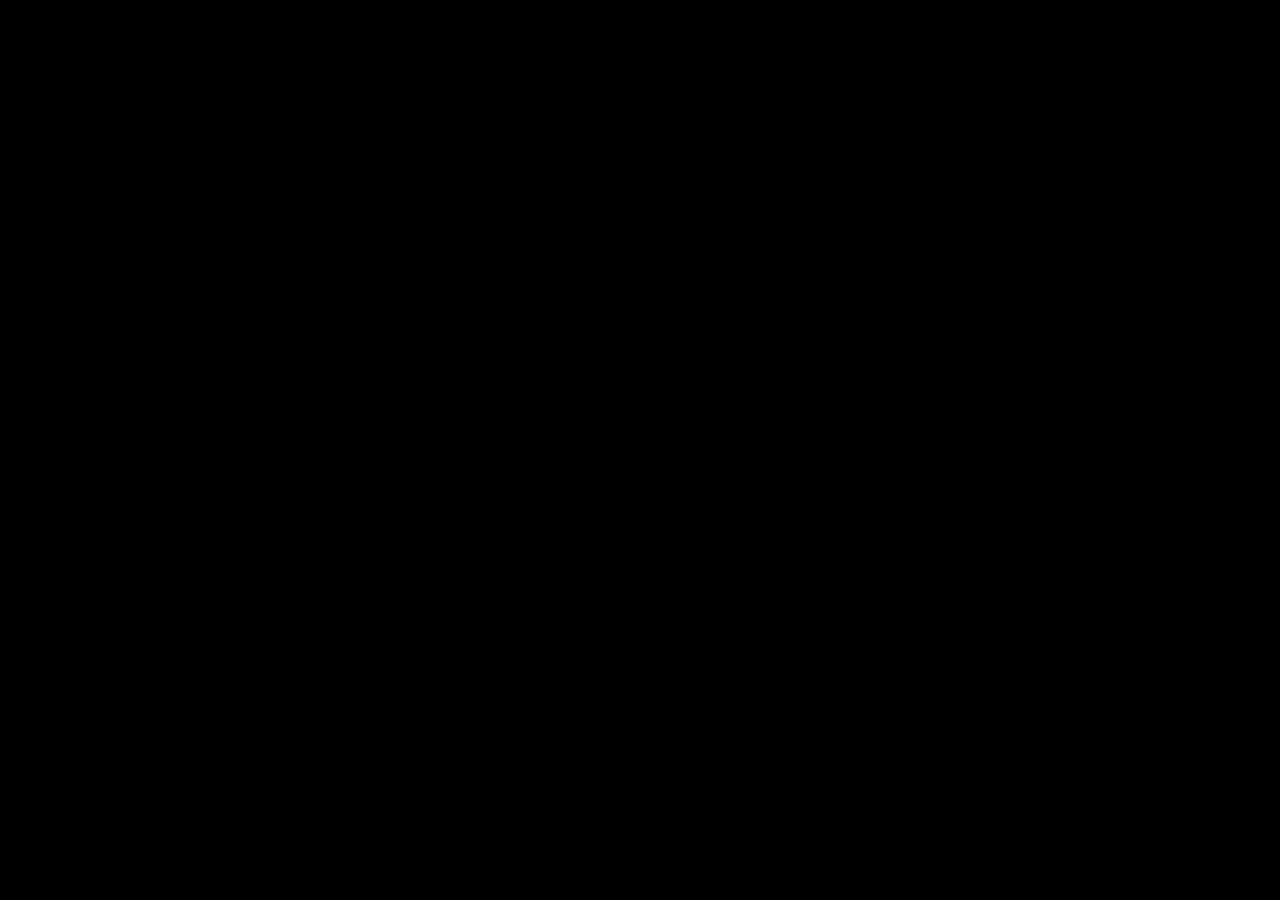
==== index.html @ 839ccfcb "Latest version" ====
<!DOCTYPE html>
<html>
    <head>
        <style>
            html, body {
                height: 100%;
                margin: 0;
                background: black;
            }
            svg {
                width: 3em;
                margin: auto;
                display: block;
            }
            .container {
                display: none;
                min-height: 100%;
                align-items:center;
            }
            .nav {
                background: black;
                flex: 10;
                color: gray;
            }
            .center {
                position: relative;
            }

            .apostle {
                position: absolute;
                left:0px;
                top: 0px;
            }
        </style>
    </head>
    <body>
        <div id="container" class="container">
            <div class="nav">
                <svg xmlns="http://www.w3.org/2000/svg" fill="currentColor" class="bi bi-chevron-compact-left" viewBox="0 0 16 16">
                    <path fill-rule="evenodd" d="M9.224 1.553a.5.5 0 0 1 .223.67L6.56 8l2.888 5.776a.5.5 0 1 1-.894.448l-3-6a.5.5 0 0 1 0-.448l3-6a.5.5 0 0 1 .67-.223z"/>
                </svg>
            </div>
            <div class="center">
                <video id="webcam" autoplay playsinline class="webcam"></video>
                <img id="apostle" class="apostle" src="apostles/1.png" />
            </div>
            <div class="nav">
                <svg xmlns="http://www.w3.org/2000/svg" fill="currentColor" class="bi bi-chevron-compact-right" viewBox="0 0 16 16">
                    <path fill-rule="evenodd" d="M6.776 1.553a.5.5 0 0 1 .671.223l3 6a.5.5 0 0 1 0 .448l-3 6a.5.5 0 1 1-.894-.448L9.44 8 6.553 2.224a.5.5 0 0 1 .223-.671z"/>
                </svg>
            </div>
        </div>
        <script>
            function setStyle(element, name, value) {
                element.setAttribute(name,value);
                element.style[name] = value;
            }

            constraints = {
                video: {
                    facingMode:"user"
                },
                audio:false
            }
            navigator.mediaDevices.getUserMedia(constraints).then(stream => {
                settings = stream.getVideoTracks()[0].getSettings()
                ratio = settings.aspectRatio
                console.log(ratio);
                left = ((ratio - 1) / (2 * ratio)) * 100
                right = 100 - left

                apostle = document.getElementById('apostle');
                setStyle(apostle, 'left', left + '%');
                setStyle(apostle, 'height', (100/ratio) + 'vw');
                setStyle(apostle, 'max-height', '100vh');

                webcam = document.getElementById('webcam');
                setStyle(webcam, 'width', '100vw');
                setStyle(webcam, 'height', (100/ratio) + 'vw');
                setStyle(webcam, 'max-width', (100*ratio) + 'vh');
                setStyle(webcam, 'max-height', '100vh');
                setStyle(webcam, 'clip-path', 'polygon(' + left + '% 0, ' + right + '% 0, ' + right +'% 100%, ' + left + '% 100%)')

                webcam.srcObject = stream;
                webcam.style.transform = "scale(-1,1)";
                webcam.play();

                setStyle(document.getElementById('container'), 'display', 'flex');

            })
        </script>
    </body>
</html>
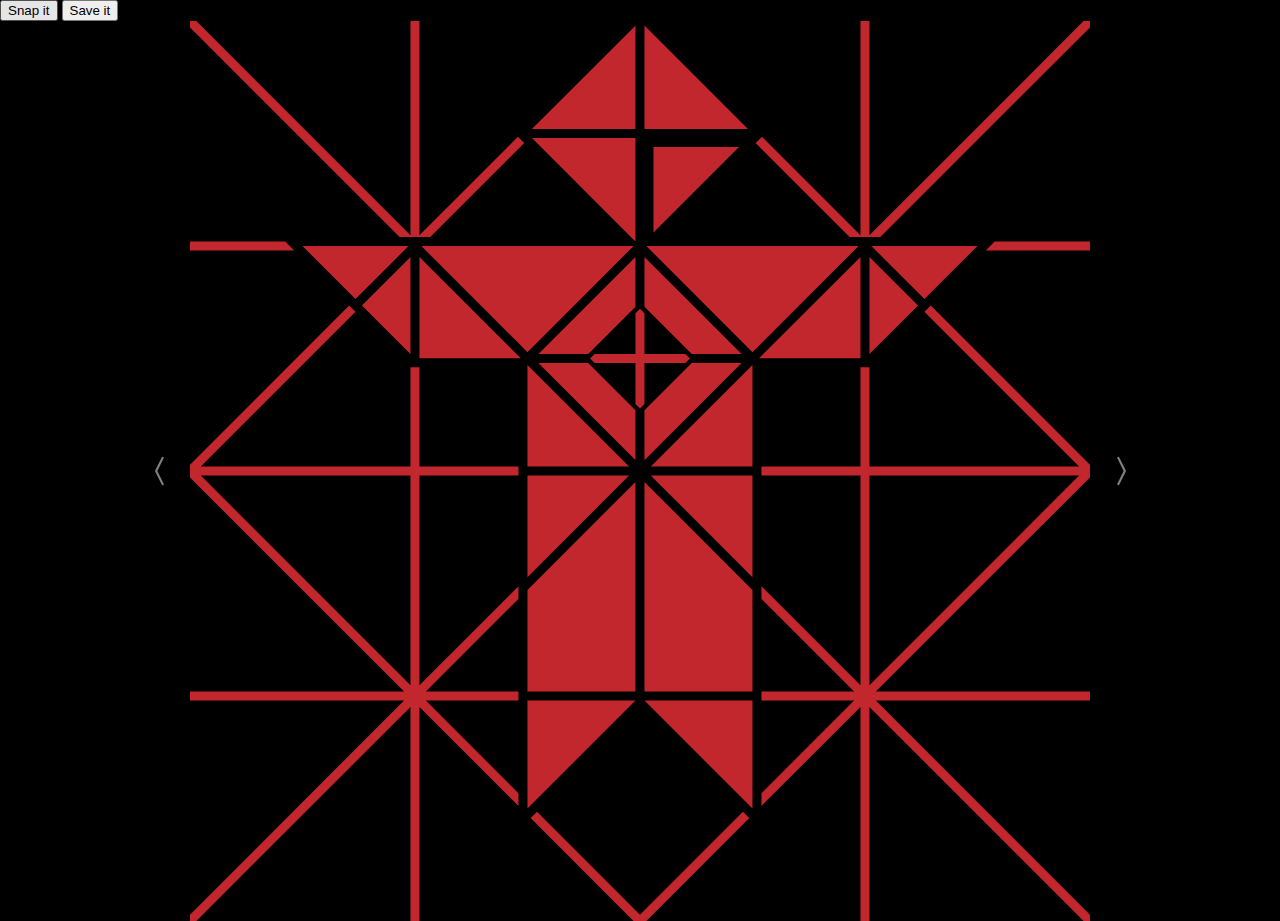
==== commit 7c1d3650: "+1" ====
--- a/index.html
+++ b/index.html
@@ -1,93 +1,240 @@
 <!DOCTYPE html>
 <html>
-    <head>
-        <style>
-            html, body {
-                height: 100%;
-                margin: 0;
-                background: black;
+  <head>
+    <script src="https://ajax.googleapis.com/ajax/libs/jquery/3.5.1/jquery.min.js"></script>
+    <style>
+      html,
+      body {
+        margin: 0;
+        padding: 0;
+        height: 100%;
+        width: 100%;
+        background-color: #000;
+      }
+      .container {
+        height: inherit;
+        width: inherit;
+        display: flex;
+        align-items: center;
+        justify-content: center;
+      }
+      .content {
+        width: 100vh;
+        height: 100vh;
+        display: flex;
+        align-items: center;
+        justify-content: center;
+        position: relative;
+        overflow: hidden;
+      }
+
+      .apostle {
+        position: relative;
+        width: 100%;
+        height: 100%;
+      }
+
+      .snapshot-image {
+        width: 100%;
+        height: auto;
+      }
+
+      .is-hidden {
+          visibility: hidden;
+      }
+
+      .top-layer {
+        position: absolute;
+        top: 0;
+        right: 0;
+        bottom: 0;
+        left: 0;
+      }
+
+      .webcam {
+        display: flex;
+        align-items: center;
+        justify-content: center;
+      }
+
+      #webcam-stream {
+        display: flex;
+        flex-shrink: 0;
+      }
+
+      .webcam-landscape {
+        height: 100%;
+        width: auto;
+      }
+
+      .webcam-portrair {
+        height: auto;
+        width: 100%;
+      }
+
+      .nav {
+        flex: 1;
+        color: gray;
+        height: 100vh;
+        max-width: 60px;
+        display: flex;
+        justify-content: center;
+      }
+
+      .nav svg {
+        width: 35px;
+      }
+
+      @media (orientation: portrait) {
+        .content {
+          width: 100vw;
+          height: 100vw;
+        }
+        .nav {
+          height: 100vw;
+        }
+      }
+    </style>
+  </head>
+  <body>
+    <button id="snap">Snap it</button>
+    <button id="save">Save it</button>
+    <div id="container" class="container">
+      <div id="left" class="nav">
+        <svg xmlns="http://www.w3.org/2000/svg" fill="currentColor" class="bi bi-chevron-compact-left" viewBox="0 0 16 16">
+          <path fill-rule="evenodd" d="M9.224 1.553a.5.5 0 0 1 .223.67L6.56 8l2.888 5.776a.5.5 0 1 1-.894.448l-3-6a.5.5 0 0 1 0-.448l3-6a.5.5 0 0 1 .67-.223z"/>
+        </svg>
+      </div>
+      <div class="content">
+        <div class="top-layer webcam">
+          <video
+            autoplay
+            playsinline
+            id="webcam-stream"
+            crossorigin="anonymous"
+          />
+        </div>
+        <div class="top-layer snapshot">
+          <img crossorigin="anonymous" id="webcam-snapshot" class="apostle is-hidden" />
+        </div>
+        <img id="foreground" class="apostle" src="apostles/1.svg" />
+      </div>
+      <div id="right" class="nav">
+        <svg xmlns="http://www.w3.org/2000/svg" fill="currentColor" class="bi bi-chevron-compact-right" viewBox="0 0 16 16">
+          <path fill-rule="evenodd" d="M6.776 1.553a.5.5 0 0 1 .671.223l3 6a.5.5 0 0 1 0 .448l-3 6a.5.5 0 1 1-.894-.448L9.44 8 6.553 2.224a.5.5 0 0 1 .223-.671z"/>
+        </svg>
+      </div>
+    </div>
+    <script>
+      const constraints = {
+        video: {
+          facingMode: "user",
+        },
+        audio: false,
+      };
+
+      var apostel = 1;
+
+      $( document ).ready(function() {
+        navigator.mediaDevices.getUserMedia(constraints).then((stream) => {
+          const settings = stream.getVideoTracks()[0].getSettings();
+          const foreground = document.getElementById("foreground");
+          const webcam = document.getElementById("webcam-stream");
+          const snapshot = document.getElementById("webcam-snapshot");
+          const snapButton = document.getElementById("snap");
+          const saveButton = document.getElementById("save");
+
+          const ratio = settings.aspectRatio;
+          const webcamClass = ratio > 1 ? "webcam-landscape" : "webcam-portrait";
+
+          const drawImages = function (images) {
+            const canvas = document.createElement("CANVAS");
+            const ctx = canvas.getContext("2d");
+
+            canvas.width = 2500;
+            canvas.height = 2500;
+
+            for (let i in images) {
+              const image = images[i];
+              const isImage = image.tagName.toLowerCase() === "img";
+              const props = {
+                width: isImage ? "width" : "offsetWidth",
+                height: isImage ? "height" : "offsetHeight",
+              };
+
+              ctx.drawImage(image, 0, 0, image[props.width], image[props.height]);
             }
-            svg {
-                width: 3em;
-                margin: auto;
-                display: block;
-            }
-            .container {
-                display: none;
-                min-height: 100%;
-                align-items:center;
-            }
-            .nav {
-                background: black;
-                flex: 10;
-                color: gray;
-            }
-            .center {
-                position: relative;
-            }
-
-            .apostle {
-                position: absolute;
-                left:0px;
-                top: 0px;
-            }
-        </style>
-    </head>
-    <body>
-        <div id="container" class="container">
-            <div class="nav">
-                <svg xmlns="http://www.w3.org/2000/svg" fill="currentColor" class="bi bi-chevron-compact-left" viewBox="0 0 16 16">
-                    <path fill-rule="evenodd" d="M9.224 1.553a.5.5 0 0 1 .223.67L6.56 8l2.888 5.776a.5.5 0 1 1-.894.448l-3-6a.5.5 0 0 1 0-.448l3-6a.5.5 0 0 1 .67-.223z"/>
-                </svg>
-            </div>
-            <div class="center">
-                <video id="webcam" autoplay playsinline class="webcam"></video>
-                <img id="apostle" class="apostle" src="apostles/1.png" />
-            </div>
-            <div class="nav">
-                <svg xmlns="http://www.w3.org/2000/svg" fill="currentColor" class="bi bi-chevron-compact-right" viewBox="0 0 16 16">
-                    <path fill-rule="evenodd" d="M6.776 1.553a.5.5 0 0 1 .671.223l3 6a.5.5 0 0 1 0 .448l-3 6a.5.5 0 1 1-.894-.448L9.44 8 6.553 2.224a.5.5 0 0 1 .223-.671z"/>
-                </svg>
-            </div>
-        </div>
-        <script>
-            function setStyle(element, name, value) {
-                element.setAttribute(name,value);
-                element.style[name] = value;
-            }
-
-            constraints = {
-                video: {
-                    facingMode:"user"
-                },
-                audio:false
-            }
-            navigator.mediaDevices.getUserMedia(constraints).then(stream => {
-                settings = stream.getVideoTracks()[0].getSettings()
-                ratio = settings.aspectRatio
-                console.log(ratio);
-                left = ((ratio - 1) / (2 * ratio)) * 100
-                right = 100 - left
-
-                apostle = document.getElementById('apostle');
-                setStyle(apostle, 'left', left + '%');
-                setStyle(apostle, 'height', (100/ratio) + 'vw');
-                setStyle(apostle, 'max-height', '100vh');
-
-                webcam = document.getElementById('webcam');
-                setStyle(webcam, 'width', '100vw');
-                setStyle(webcam, 'height', (100/ratio) + 'vw');
-                setStyle(webcam, 'max-width', (100*ratio) + 'vh');
-                setStyle(webcam, 'max-height', '100vh');
-                setStyle(webcam, 'clip-path', 'polygon(' + left + '% 0, ' + right + '% 0, ' + right +'% 100%, ' + left + '% 100%)')
-
-                webcam.srcObject = stream;
-                webcam.style.transform = "scale(-1,1)";
-                webcam.play();
-
-                setStyle(document.getElementById('container'), 'display', 'flex');
-
-            })
-        </script>
-    </body>
-</html>+
+            return canvas.toDataURL("image/png");
+          };
+
+          const handleSnap = function () {
+            const snapshotImage = drawImages([webcam]);
+            snapshot.classList.remove('is-hidden');
+
+            snapshot.src = snapshotImage;
+          };
+
+          const offerDownload = function (content) {
+            const link = document.createElement("A");
+            link.setAttribute("download", "Selfie with Apostol X.png");
+            link.setAttribute("href", content);
+
+            document.body.appendChild(link);
+            link.click();
+            document.body.removeChild(link);
+          };
+
+          const handleSave = function () {
+            const image = new Image();
+            image.setAttribute("crossorigin", "anonymous");
+
+            snapshot.classList.add('is-hidden');
+
+            image.addEventListener("load", function () {
+
+              image.width = 100;
+              image.height = 100;
+
+              console.log(image);
+
+              const snapshotImage = drawImages([webcam, image]);
+              // snapshot.src = snapshotImage;
+              offerDownload(snapshotImage);
+            });
+
+            image.src = '/apostles/foo.svg';
+          };
+
+          snapButton.addEventListener("click", handleSnap);
+          saveButton.addEventListener("click", handleSave);
+
+          webcam.classList.add(webcamClass);
+
+          webcam.srcObject = stream;
+          webcam.play();
+        });
+        $('#left').click(function() {
+          apostel = (apostel === 1) ? 5 : apostel - 1
+          $('#foreground').fadeOut(1000, function() {
+            $(this).attr('src', 'apostles/' + apostel + '.svg');
+            $('#foreground').fadeIn(1000)
+          });
+        });
+        $('#right').click(function() {
+          apostel = (apostel === 5) ? 1 : apostel + 1
+            $('#foreground').fadeOut(1000, function() {
+              $(this).attr('src', 'apostles/' + apostel + '.svg');
+              $('#foreground').fadeIn(1000)
+            });
+        });
+        $('.nav').hover(function() {
+          $(this).css('color', 'white');
+        }, function() {
+          $(this).css('color', 'gray');
+        })
+      });
+
+    </script>
+  </body>
+</html>
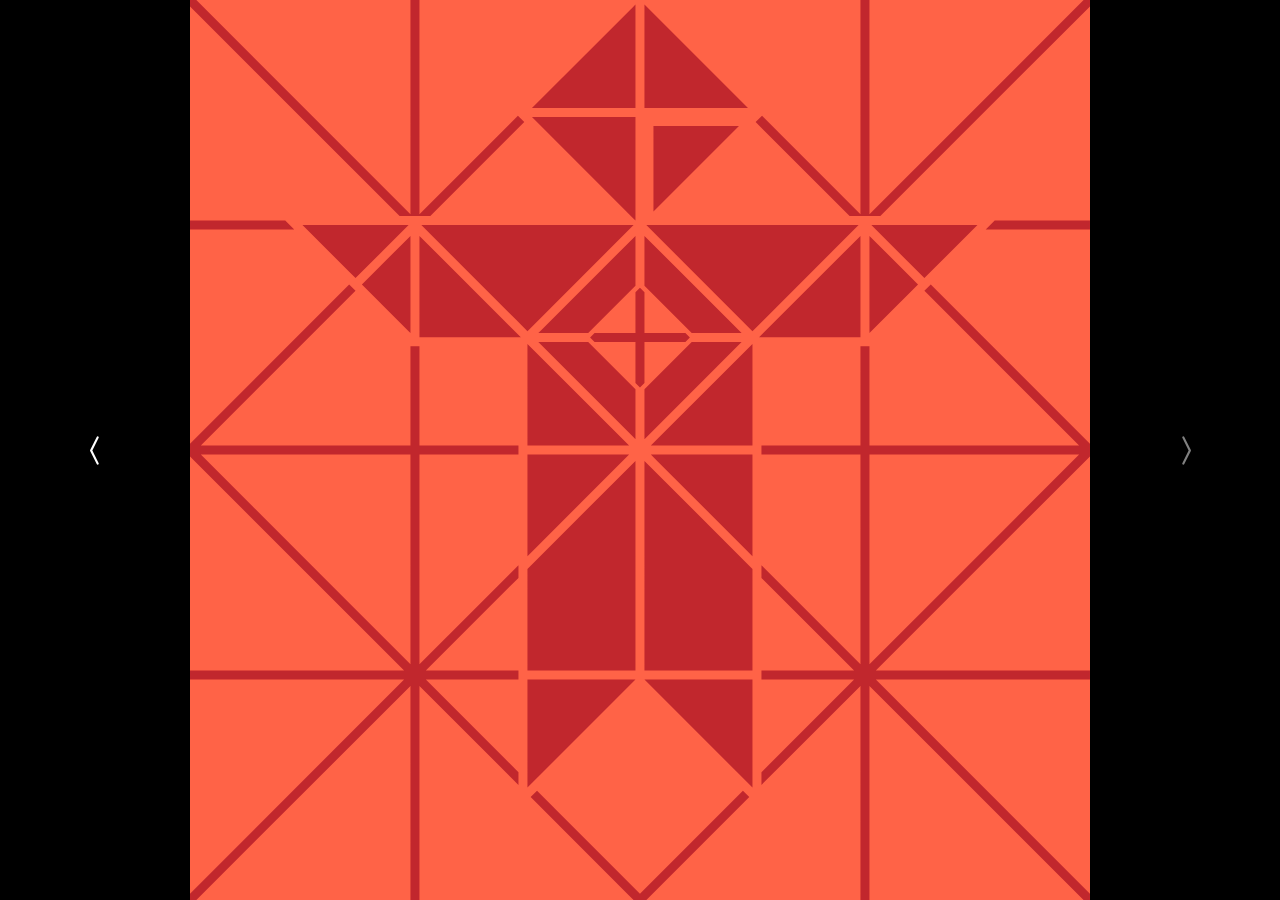
==== commit 26af9b42: "+1" ====
--- a/index.html
+++ b/index.html
@@ -1,240 +1,24 @@
 <!DOCTYPE html>
 <html>
   <head>
+    <link rel="stylesheet" href="css/main.css">
     <script src="https://ajax.googleapis.com/ajax/libs/jquery/3.5.1/jquery.min.js"></script>
-    <style>
-      html,
-      body {
-        margin: 0;
-        padding: 0;
-        height: 100%;
-        width: 100%;
-        background-color: #000;
-      }
-      .container {
-        height: inherit;
-        width: inherit;
-        display: flex;
-        align-items: center;
-        justify-content: center;
-      }
-      .content {
-        width: 100vh;
-        height: 100vh;
-        display: flex;
-        align-items: center;
-        justify-content: center;
-        position: relative;
-        overflow: hidden;
-      }
-
-      .apostle {
-        position: relative;
-        width: 100%;
-        height: 100%;
-      }
-
-      .snapshot-image {
-        width: 100%;
-        height: auto;
-      }
-
-      .is-hidden {
-          visibility: hidden;
-      }
-
-      .top-layer {
-        position: absolute;
-        top: 0;
-        right: 0;
-        bottom: 0;
-        left: 0;
-      }
-
-      .webcam {
-        display: flex;
-        align-items: center;
-        justify-content: center;
-      }
-
-      #webcam-stream {
-        display: flex;
-        flex-shrink: 0;
-      }
-
-      .webcam-landscape {
-        height: 100%;
-        width: auto;
-      }
-
-      .webcam-portrair {
-        height: auto;
-        width: 100%;
-      }
-
-      .nav {
-        flex: 1;
-        color: gray;
-        height: 100vh;
-        max-width: 60px;
-        display: flex;
-        justify-content: center;
-      }
-
-      .nav svg {
-        width: 35px;
-      }
-
-      @media (orientation: portrait) {
-        .content {
-          width: 100vw;
-          height: 100vw;
-        }
-        .nav {
-          height: 100vw;
-        }
-      }
-    </style>
+    <script src="js/main.js" type="application/javascript"></script>
   </head>
   <body>
-    <button id="snap">Snap it</button>
-    <button id="save">Save it</button>
-    <div id="container" class="container">
-      <div id="left" class="nav">
-        <svg xmlns="http://www.w3.org/2000/svg" fill="currentColor" class="bi bi-chevron-compact-left" viewBox="0 0 16 16">
-          <path fill-rule="evenodd" d="M9.224 1.553a.5.5 0 0 1 .223.67L6.56 8l2.888 5.776a.5.5 0 1 1-.894.448l-3-6a.5.5 0 0 1 0-.448l3-6a.5.5 0 0 1 .67-.223z"/>
-        </svg>
+    <div class="container">
+      <div class="nav nav-container control-left">
+        <span class="nav-svg nav-left-up"></span>
       </div>
       <div class="content">
-        <div class="top-layer webcam">
-          <video
-            autoplay
-            playsinline
-            id="webcam-stream"
-            crossorigin="anonymous"
-          />
+        <div class="top-layer webcam-container">
+          <video autoplay playsinline id="webcam-stream" crossorigin="anonymous"></video>
         </div>
-        <div class="top-layer snapshot">
-          <img crossorigin="anonymous" id="webcam-snapshot" class="apostle is-hidden" />
-        </div>
-        <img id="foreground" class="apostle" src="apostles/1.svg" />
+        <img id="foreground" class="apostle" src="svg/1.svg" />
       </div>
-      <div id="right" class="nav">
-        <svg xmlns="http://www.w3.org/2000/svg" fill="currentColor" class="bi bi-chevron-compact-right" viewBox="0 0 16 16">
-          <path fill-rule="evenodd" d="M6.776 1.553a.5.5 0 0 1 .671.223l3 6a.5.5 0 0 1 0 .448l-3 6a.5.5 0 1 1-.894-.448L9.44 8 6.553 2.224a.5.5 0 0 1 .223-.671z"/>
-        </svg>
+      <div class="nav nav-container control-right">
+        <span class="nav-svg nav-right-down"></span>
       </div>
     </div>
-    <script>
-      const constraints = {
-        video: {
-          facingMode: "user",
-        },
-        audio: false,
-      };
-
-      var apostel = 1;
-
-      $( document ).ready(function() {
-        navigator.mediaDevices.getUserMedia(constraints).then((stream) => {
-          const settings = stream.getVideoTracks()[0].getSettings();
-          const foreground = document.getElementById("foreground");
-          const webcam = document.getElementById("webcam-stream");
-          const snapshot = document.getElementById("webcam-snapshot");
-          const snapButton = document.getElementById("snap");
-          const saveButton = document.getElementById("save");
-
-          const ratio = settings.aspectRatio;
-          const webcamClass = ratio > 1 ? "webcam-landscape" : "webcam-portrait";
-
-          const drawImages = function (images) {
-            const canvas = document.createElement("CANVAS");
-            const ctx = canvas.getContext("2d");
-
-            canvas.width = 2500;
-            canvas.height = 2500;
-
-            for (let i in images) {
-              const image = images[i];
-              const isImage = image.tagName.toLowerCase() === "img";
-              const props = {
-                width: isImage ? "width" : "offsetWidth",
-                height: isImage ? "height" : "offsetHeight",
-              };
-
-              ctx.drawImage(image, 0, 0, image[props.width], image[props.height]);
-            }
-
-            return canvas.toDataURL("image/png");
-          };
-
-          const handleSnap = function () {
-            const snapshotImage = drawImages([webcam]);
-            snapshot.classList.remove('is-hidden');
-
-            snapshot.src = snapshotImage;
-          };
-
-          const offerDownload = function (content) {
-            const link = document.createElement("A");
-            link.setAttribute("download", "Selfie with Apostol X.png");
-            link.setAttribute("href", content);
-
-            document.body.appendChild(link);
-            link.click();
-            document.body.removeChild(link);
-          };
-
-          const handleSave = function () {
-            const image = new Image();
-            image.setAttribute("crossorigin", "anonymous");
-
-            snapshot.classList.add('is-hidden');
-
-            image.addEventListener("load", function () {
-
-              image.width = 100;
-              image.height = 100;
-
-              console.log(image);
-
-              const snapshotImage = drawImages([webcam, image]);
-              // snapshot.src = snapshotImage;
-              offerDownload(snapshotImage);
-            });
-
-            image.src = '/apostles/foo.svg';
-          };
-
-          snapButton.addEventListener("click", handleSnap);
-          saveButton.addEventListener("click", handleSave);
-
-          webcam.classList.add(webcamClass);
-
-          webcam.srcObject = stream;
-          webcam.play();
-        });
-        $('#left').click(function() {
-          apostel = (apostel === 1) ? 5 : apostel - 1
-          $('#foreground').fadeOut(1000, function() {
-            $(this).attr('src', 'apostles/' + apostel + '.svg');
-            $('#foreground').fadeIn(1000)
-          });
-        });
-        $('#right').click(function() {
-          apostel = (apostel === 5) ? 1 : apostel + 1
-            $('#foreground').fadeOut(1000, function() {
-              $(this).attr('src', 'apostles/' + apostel + '.svg');
-              $('#foreground').fadeIn(1000)
-            });
-        });
-        $('.nav').hover(function() {
-          $(this).css('color', 'white');
-        }, function() {
-          $(this).css('color', 'gray');
-        })
-      });
-
-    </script>
   </body>
 </html>
--- a/css/main.css
+++ b/css/main.css
@@ -0,0 +1,91 @@
+html,
+body {
+  height: 100%;
+  width: 100%;
+  margin: 0;
+  padding: 0;
+  background-color: #000;
+}
+.container {
+  display: flex;
+  height: 100vh;
+}
+.nav {
+  flex-grow: 1;
+}
+.nav-container {
+  display: flex;
+  justify-content: center;
+}
+.nav-svg {
+  width: 35px;
+  background: transparent no-repeat center center;
+  background-size: 100%;
+  color: gray;
+}
+.content {
+  flex-basis: auto;
+  flex-shrink: 0;
+  width: 100vh;
+  height: 100vh;
+  background-color: tomato;
+
+  position: relative;
+  overflow: hidden;
+}
+
+.top-layer {
+  position: absolute;
+  top: 0;
+  right: 0;
+  bottom: 0;
+  left: 0;
+}
+.webcam-container {
+  display: flex;
+  justify-content: center;
+}
+video {
+  height: 100%;
+}
+
+.apostle {
+  position: relative;
+  width: 100%;
+  height: 100%;
+}
+
+.nav-left-up {
+  background-image: url('data:image/svg+xml;utf8,<svg xmlns="http://www.w3.org/2000/svg" width="16" height="16" fill="gray" class="bi bi-chevron-compact-left" viewBox="0 0 16 16"><path fill-rule="evenodd" d="M9.224 1.553a.5.5 0 0 1 .223.67L6.56 8l2.888 5.776a.5.5 0 1 1-.894.448l-3-6a.5.5 0 0 1 0-.448l3-6a.5.5 0 0 1 .67-.223z"/></svg>');
+}
+.nav-left-up-white {
+  background-image: url('data:image/svg+xml;utf8,<svg xmlns="http://www.w3.org/2000/svg" width="16" height="16" fill="white" class="bi bi-chevron-compact-left" viewBox="0 0 16 16"><path fill-rule="evenodd" d="M9.224 1.553a.5.5 0 0 1 .223.67L6.56 8l2.888 5.776a.5.5 0 1 1-.894.448l-3-6a.5.5 0 0 1 0-.448l3-6a.5.5 0 0 1 .67-.223z"/></svg>');
+}
+.nav-right-down {
+  background-image: url('data:image/svg+xml;utf8,<svg xmlns="http://www.w3.org/2000/svg" width="16" height="16" fill="gray" class="bi bi-chevron-compact-right" viewBox="0 0 16 16"><path fill-rule="evenodd" d="M6.776 1.553a.5.5 0 0 1 .671.223l3 6a.5.5 0 0 1 0 .448l-3 6a.5.5 0 1 1-.894-.448L9.44 8 6.553 2.224a.5.5 0 0 1 .223-.671z"/></svg>');
+}
+.nav-right-down-white {
+  background-image: url('data:image/svg+xml;utf8,<svg xmlns="http://www.w3.org/2000/svg" width="16" height="16" fill="white" class="bi bi-chevron-compact-right" viewBox="0 0 16 16"><path fill-rule="evenodd" d="M6.776 1.553a.5.5 0 0 1 .671.223l3 6a.5.5 0 0 1 0 .448l-3 6a.5.5 0 1 1-.894-.448L9.44 8 6.553 2.224a.5.5 0 0 1 .223-.671z"/></svg>');
+}
+
+@media (orientation: portrait) {
+  .container {
+    flex-direction: column;
+  }
+  .content {
+    width: 100vw;
+    height: 100vw;
+  }
+  .nav-left-up {
+    background-image: url('data:image/svg+xml;utf8,<svg xmlns="http://www.w3.org/2000/svg" width="16" height="16" fill="gray" class="bi bi-chevron-compact-up" viewBox="0 0 16 16"><path fill-rule="evenodd" d="M7.776 5.553a.5.5 0 0 1 .448 0l6 3a.5.5 0 1 1-.448.894L8 6.56 2.224 9.447a.5.5 0 1 1-.448-.894l6-3z"/></svg>');
+  }
+  .nav-left-up-white {
+    background-image: url('data:image/svg+xml;utf8,<svg xmlns="http://www.w3.org/2000/svg" width="16" height="16" fill="white" class="bi bi-chevron-compact-up" viewBox="0 0 16 16"><path fill-rule="evenodd" d="M7.776 5.553a.5.5 0 0 1 .448 0l6 3a.5.5 0 1 1-.448.894L8 6.56 2.224 9.447a.5.5 0 1 1-.448-.894l6-3z"/></svg>');
+  }
+  .nav-right-down {
+    background-image: url('data:image/svg+xml;utf8,<svg xmlns="http://www.w3.org/2000/svg" width="16" height="16" fill="gray" class="bi bi-chevron-compact-down" viewBox="0 0 16 16"><path fill-rule="evenodd" d="M1.553 6.776a.5.5 0 0 1 .67-.223L8 9.44l5.776-2.888a.5.5 0 1 1 .448.894l-6 3a.5.5 0 0 1-.448 0l-6-3a.5.5 0 0 1-.223-.67z"/></svg>');
+  }
+  .nav-right-down-white {
+    background-image: url('data:image/svg+xml;utf8,<svg xmlns="http://www.w3.org/2000/svg" width="16" height="16" fill="white" class="bi bi-chevron-compact-down" viewBox="0 0 16 16"><path fill-rule="evenodd" d="M1.553 6.776a.5.5 0 0 1 .67-.223L8 9.44l5.776-2.888a.5.5 0 1 1 .448.894l-6 3a.5.5 0 0 1-.448 0l-6-3a.5.5 0 0 1-.223-.67z"/></svg>');
+  }
+}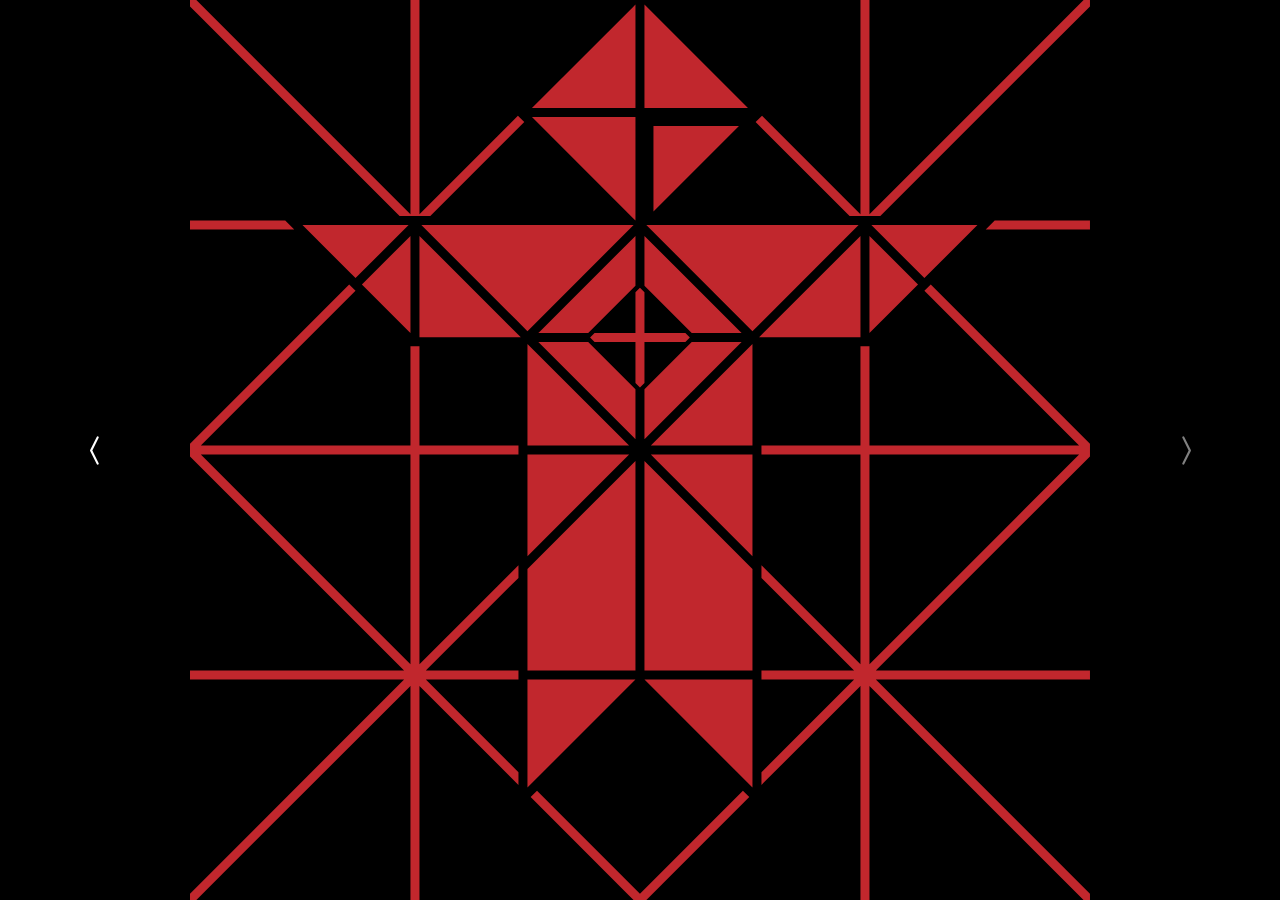
==== commit 046066b3: "Update index.html" ====
--- a/index.html
+++ b/index.html
@@ -14,6 +14,7 @@
         <div class="top-layer webcam-container">
           <video autoplay playsinline id="webcam-stream" crossorigin="anonymous"></video>
         </div>
+        
         <img id="foreground" class="apostle" src="svg/1.svg" />
       </div>
       <div class="nav nav-container control-right">
--- a/css/main.css
+++ b/css/main.css
@@ -15,6 +15,7 @@
 }
 .nav-container {
   display: flex;
+  align-content: center;
   justify-content: center;
 }
 .nav-svg {
@@ -28,7 +29,6 @@
   flex-shrink: 0;
   width: 100vh;
   height: 100vh;
-  background-color: tomato;
 
   position: relative;
   overflow: hidden;
@@ -47,6 +47,7 @@
 }
 video {
   height: 100%;
+  width: auto;
 }
 
 .apostle {
@@ -88,4 +89,8 @@
   .nav-right-down-white {
     background-image: url('data:image/svg+xml;utf8,<svg xmlns="http://www.w3.org/2000/svg" width="16" height="16" fill="white" class="bi bi-chevron-compact-down" viewBox="0 0 16 16"><path fill-rule="evenodd" d="M1.553 6.776a.5.5 0 0 1 .67-.223L8 9.44l5.776-2.888a.5.5 0 1 1 .448.894l-6 3a.5.5 0 0 1-.448 0l-6-3a.5.5 0 0 1-.223-.67z"/></svg>');
   }
+  video {
+    height: auto;
+    width: 100%;
+  }
 }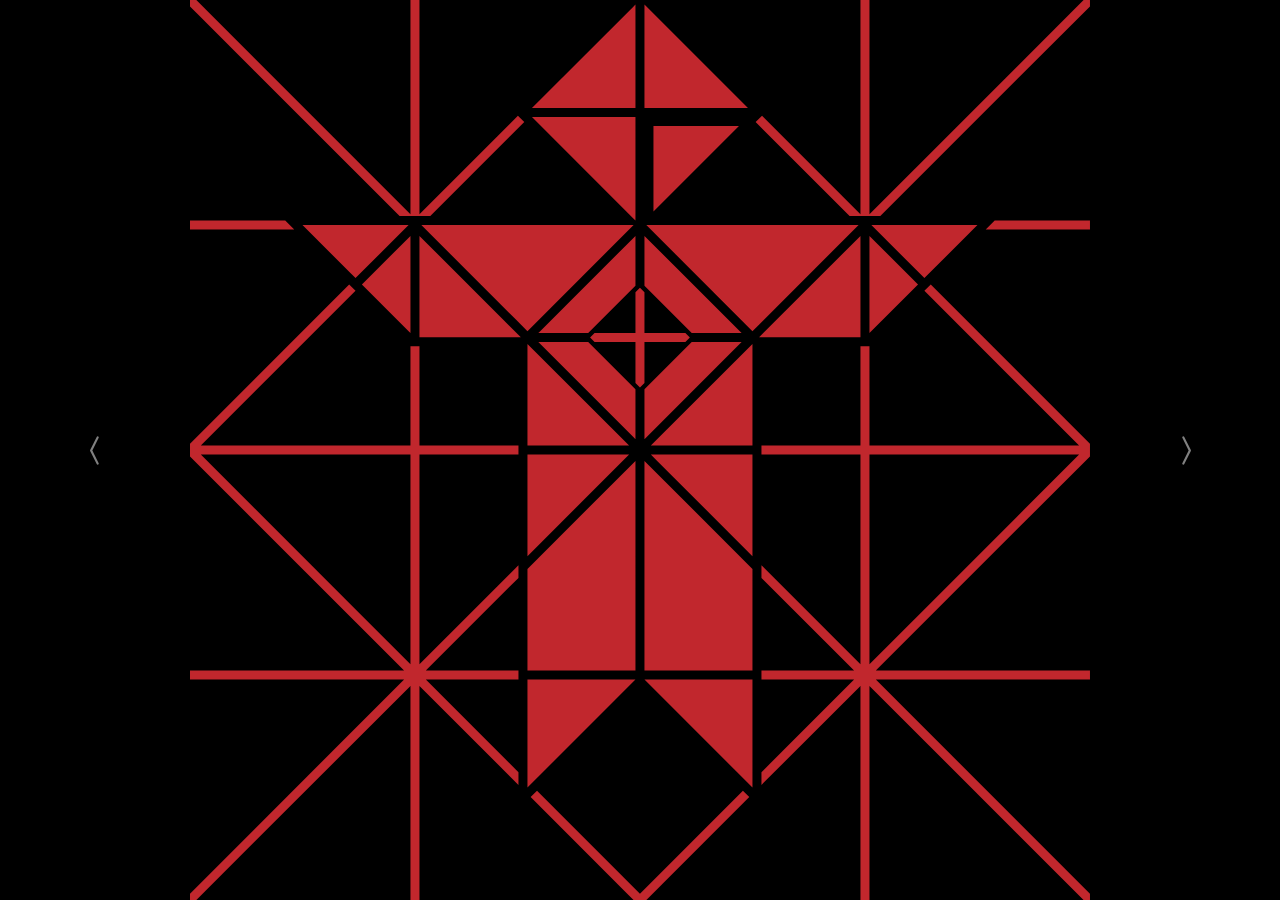
==== commit 543c9c55: "+1" ====
--- a/index.html
+++ b/index.html
@@ -14,7 +14,6 @@
         <div class="top-layer webcam-container">
           <video autoplay playsinline id="webcam-stream" crossorigin="anonymous"></video>
         </div>
-        
         <img id="foreground" class="apostle" src="svg/1.svg" />
       </div>
       <div class="nav nav-container control-right">
--- a/css/main.css
+++ b/css/main.css
@@ -38,21 +38,20 @@
   position: absolute;
   top: 0;
   right: 0;
-  bottom: 0;
-  left: 0;
 }
 .webcam-container {
   display: flex;
   justify-content: center;
 }
-video {
-  height: 100%;
-  width: auto;
-}
 
 .apostle {
   position: relative;
   width: 100%;
+  height: 100%;
+}
+
+video {
+  width: auto;
   height: 100%;
 }
 
@@ -90,7 +89,7 @@
     background-image: url('data:image/svg+xml;utf8,<svg xmlns="http://www.w3.org/2000/svg" width="16" height="16" fill="white" class="bi bi-chevron-compact-down" viewBox="0 0 16 16"><path fill-rule="evenodd" d="M1.553 6.776a.5.5 0 0 1 .67-.223L8 9.44l5.776-2.888a.5.5 0 1 1 .448.894l-6 3a.5.5 0 0 1-.448 0l-6-3a.5.5 0 0 1-.223-.67z"/></svg>');
   }
   video {
+    width: 100%;
     height: auto;
-    width: 100%;
   }
-}+}
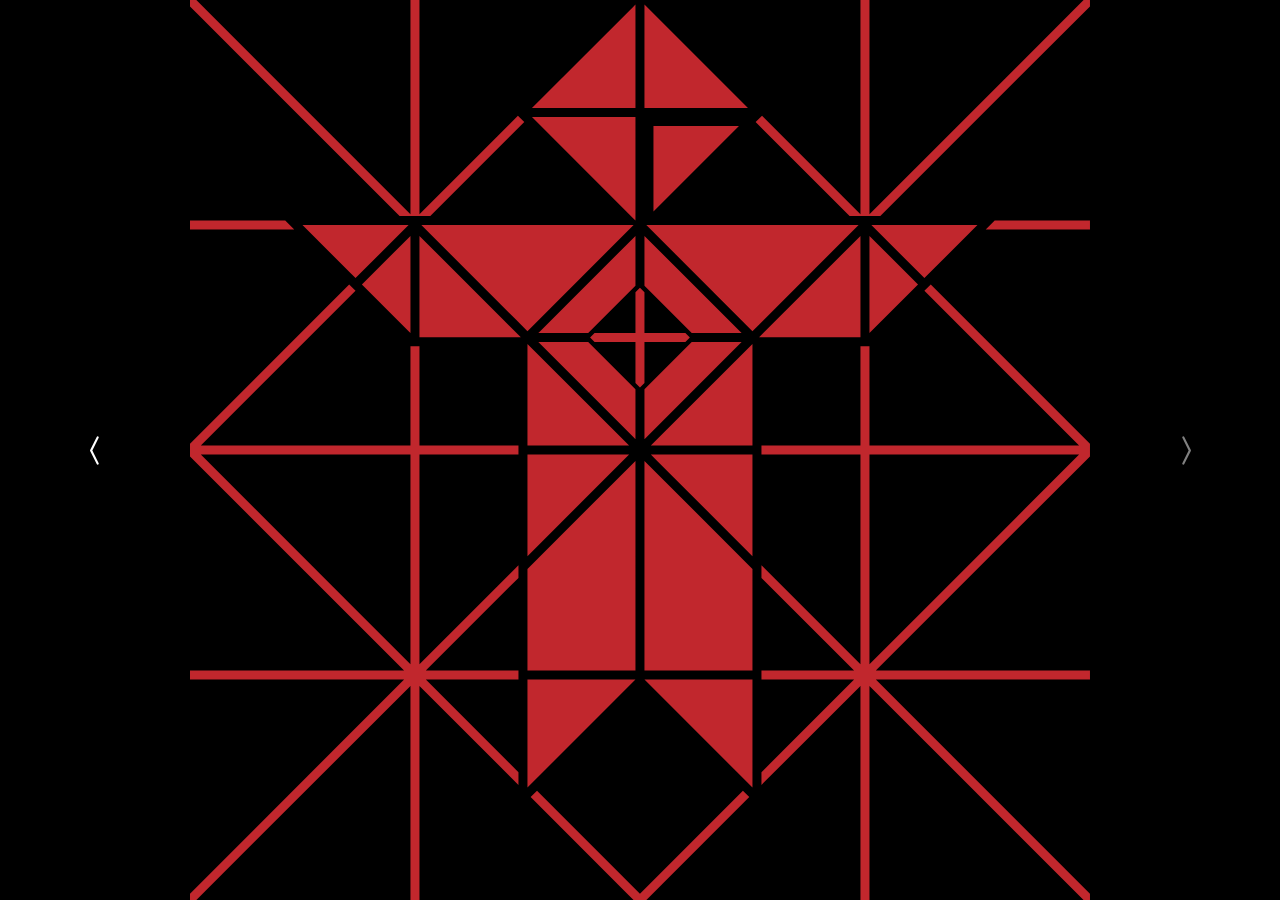
==== commit 94a1bac7: "another one" ====
--- a/index.html
+++ b/index.html
@@ -1,9 +1,9 @@
 <!DOCTYPE html>
 <html>
   <head>
-    <link rel="stylesheet" href="css/main.css">
+    <link rel="stylesheet" href="main.css">
     <script src="https://ajax.googleapis.com/ajax/libs/jquery/3.5.1/jquery.min.js"></script>
-    <script src="js/main.js" type="application/javascript"></script>
+    <script src="main.js" type="application/javascript"></script>
   </head>
   <body>
     <div class="container">
@@ -12,7 +12,7 @@
       </div>
       <div class="content">
         <div class="top-layer webcam-container">
-          <video autoplay playsinline id="webcam-stream" crossorigin="anonymous"></video>
+          <video width="100%" autoplay playsinline id="webcam-stream" crossorigin="anonymous"></video>
         </div>
         <img id="foreground" class="apostle" src="svg/1.svg" />
       </div>
--- a/main.css
+++ b/main.css
@@ -0,0 +1,99 @@
+html,
+body {
+  height: 100%;
+  width: 100%;
+  margin: 0;
+  padding: 0;
+  background-color: #000;
+}
+.container {
+  display: flex;
+  height: 100%;
+}
+.nav {
+  flex-grow: 1;
+}
+.nav-container {
+  display: flex;
+  align-content: center;
+  justify-content: center;
+}
+.nav-svg {
+  width: 35px;
+  background: transparent no-repeat center center;
+  background-size: 100%;
+  color: gray;
+}
+.content {
+  flex-basis: auto;
+  flex-shrink: 0;
+  width: 100vh;
+  height: 100vh;
+
+  position: relative;
+  overflow: hidden;
+}
+
+.top-layer {
+  position: absolute;
+  top: 0;
+  right: 0;
+  left: 0;
+  bottom: 0;
+}
+.webcam-container {
+  display: flex;
+  justify-content: center;
+}
+
+.apostle {
+  position: relative;
+  width: 100%;
+  height: 100%;
+}
+
+.webcam-landscape {
+  height: 100%;
+  width: auto;
+}
+
+.webcam-portrait {
+  width: 100%;
+  height: auto;
+  object-fit: cover;
+}
+
+.nav-left-up {
+  background-image: url('data:image/svg+xml;utf8,<svg xmlns="http://www.w3.org/2000/svg" width="16" height="16" fill="gray" class="bi bi-chevron-compact-left" viewBox="0 0 16 16"><path fill-rule="evenodd" d="M9.224 1.553a.5.5 0 0 1 .223.67L6.56 8l2.888 5.776a.5.5 0 1 1-.894.448l-3-6a.5.5 0 0 1 0-.448l3-6a.5.5 0 0 1 .67-.223z"/></svg>');
+}
+.nav-left-up-white {
+  background-image: url('data:image/svg+xml;utf8,<svg xmlns="http://www.w3.org/2000/svg" width="16" height="16" fill="white" class="bi bi-chevron-compact-left" viewBox="0 0 16 16"><path fill-rule="evenodd" d="M9.224 1.553a.5.5 0 0 1 .223.67L6.56 8l2.888 5.776a.5.5 0 1 1-.894.448l-3-6a.5.5 0 0 1 0-.448l3-6a.5.5 0 0 1 .67-.223z"/></svg>');
+}
+.nav-right-down {
+  background-image: url('data:image/svg+xml;utf8,<svg xmlns="http://www.w3.org/2000/svg" width="16" height="16" fill="gray" class="bi bi-chevron-compact-right" viewBox="0 0 16 16"><path fill-rule="evenodd" d="M6.776 1.553a.5.5 0 0 1 .671.223l3 6a.5.5 0 0 1 0 .448l-3 6a.5.5 0 1 1-.894-.448L9.44 8 6.553 2.224a.5.5 0 0 1 .223-.671z"/></svg>');
+}
+.nav-right-down-white {
+  background-image: url('data:image/svg+xml;utf8,<svg xmlns="http://www.w3.org/2000/svg" width="16" height="16" fill="white" class="bi bi-chevron-compact-right" viewBox="0 0 16 16"><path fill-rule="evenodd" d="M6.776 1.553a.5.5 0 0 1 .671.223l3 6a.5.5 0 0 1 0 .448l-3 6a.5.5 0 1 1-.894-.448L9.44 8 6.553 2.224a.5.5 0 0 1 .223-.671z"/></svg>');
+}
+
+@media (orientation: portrait) {
+  .container {
+    flex-direction: column;
+  }
+  .content {
+    width: 100vw;
+    height: 100vw;
+  }
+  .nav-left-up {
+    background-image: url('data:image/svg+xml;utf8,<svg xmlns="http://www.w3.org/2000/svg" width="16" height="16" fill="gray" class="bi bi-chevron-compact-up" viewBox="0 0 16 16"><path fill-rule="evenodd" d="M7.776 5.553a.5.5 0 0 1 .448 0l6 3a.5.5 0 1 1-.448.894L8 6.56 2.224 9.447a.5.5 0 1 1-.448-.894l6-3z"/></svg>');
+  }
+  .nav-left-up-white {
+    background-image: url('data:image/svg+xml;utf8,<svg xmlns="http://www.w3.org/2000/svg" width="16" height="16" fill="white" class="bi bi-chevron-compact-up" viewBox="0 0 16 16"><path fill-rule="evenodd" d="M7.776 5.553a.5.5 0 0 1 .448 0l6 3a.5.5 0 1 1-.448.894L8 6.56 2.224 9.447a.5.5 0 1 1-.448-.894l6-3z"/></svg>');
+  }
+  .nav-right-down {
+    background-image: url('data:image/svg+xml;utf8,<svg xmlns="http://www.w3.org/2000/svg" width="16" height="16" fill="gray" class="bi bi-chevron-compact-down" viewBox="0 0 16 16"><path fill-rule="evenodd" d="M1.553 6.776a.5.5 0 0 1 .67-.223L8 9.44l5.776-2.888a.5.5 0 1 1 .448.894l-6 3a.5.5 0 0 1-.448 0l-6-3a.5.5 0 0 1-.223-.67z"/></svg>');
+  }
+  .nav-right-down-white {
+    background-image: url('data:image/svg+xml;utf8,<svg xmlns="http://www.w3.org/2000/svg" width="16" height="16" fill="white" class="bi bi-chevron-compact-down" viewBox="0 0 16 16"><path fill-rule="evenodd" d="M1.553 6.776a.5.5 0 0 1 .67-.223L8 9.44l5.776-2.888a.5.5 0 1 1 .448.894l-6 3a.5.5 0 0 1-.448 0l-6-3a.5.5 0 0 1-.223-.67z"/></svg>');
+  }
+}
